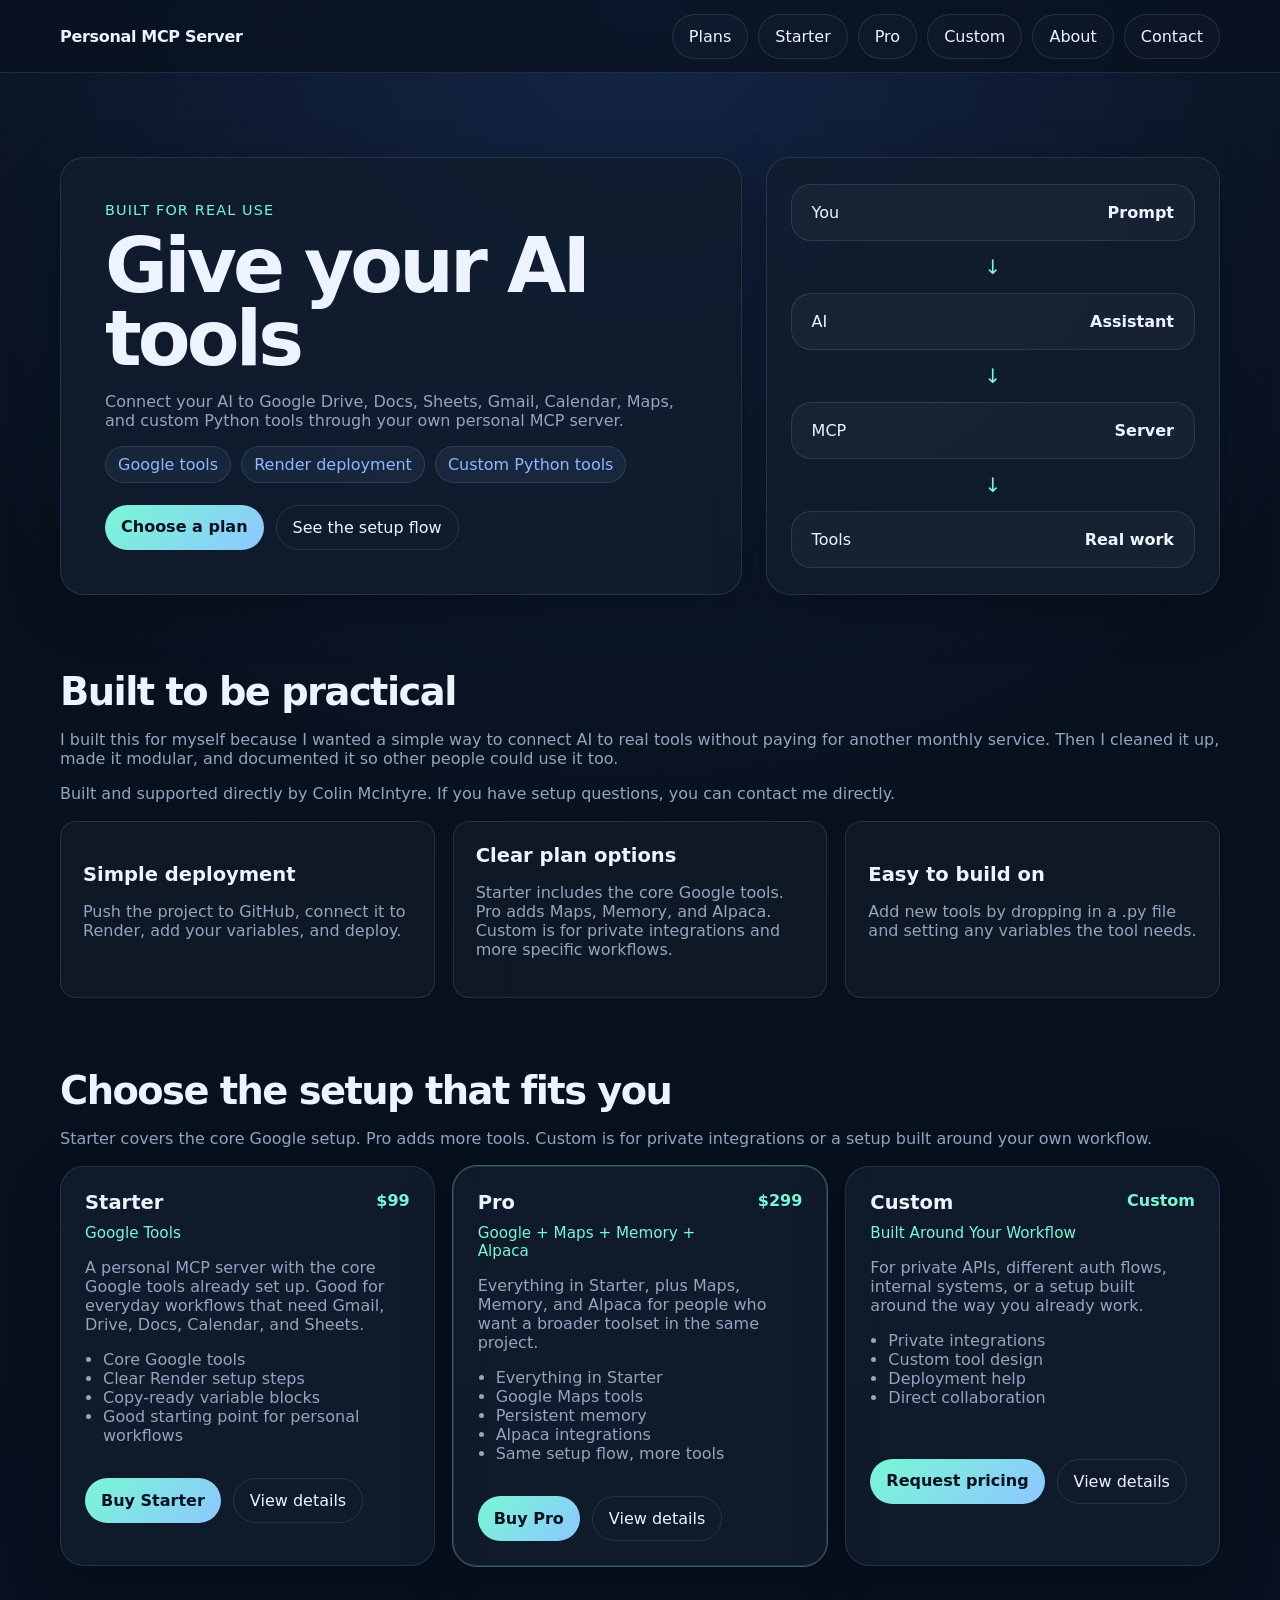
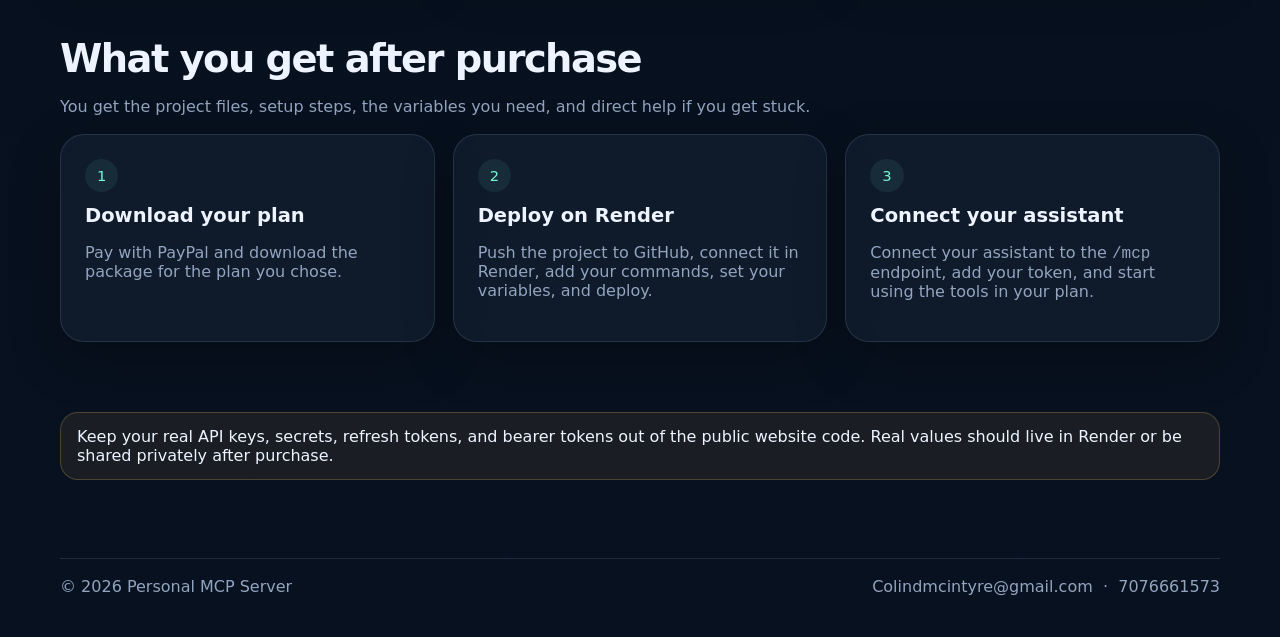
==== mcp_site_modular_v2/index.html @ bedfa750 "Add files via upload" ====
<!DOCTYPE html>
<html lang="en">
<head>
  <meta charset="UTF-8" />
  <meta name="viewport" content="width=device-width, initial-scale=1.0" />
  <title>Personal MCP Server</title>
  <meta name="description" content="Get a personal MCP server setup for Google tools, with optional Maps, Memory, Alpaca, and custom integrations." />
  <link rel="stylesheet" href="assets/styles.css" />
</head>
<body>
  <div data-nav></div>
  <div class="page-shell">
    <header class="hero">
      <div class="hero-grid">
        <div class="hero-card hero-copy">
          <div class="eyebrow">Built for real use</div>
          <h1>Give your AI tools</h1>
          <p>
            Connect your AI to Google Drive, Docs, Sheets, Gmail, Calendar, Maps, and custom Python tools
            through your own personal MCP server.
          </p>
          <div class="badge-row">
            <div class="badge">Google tools</div>
            <div class="badge">Render deployment</div>
            <div class="badge">Custom Python tools</div>
          </div>
          <div class="button-row" style="margin-top:22px;">
            <a class="button primary" href="#plans">Choose a plan</a>
            <a class="ghost-button" href="starter.html">See the setup flow</a>
          </div>
        </div>
        <div class="hero-card hero-visual" aria-hidden="true">
          <div class="flow">
            <div class="flow-node"><span>You</span><strong>Prompt</strong></div>
            <div class="flow-arrow">↓</div>
            <div class="flow-node"><span>AI</span><strong>Assistant</strong></div>
            <div class="flow-arrow">↓</div>
            <div class="flow-node"><span>MCP</span><strong>Server</strong></div>
            <div class="flow-arrow">↓</div>
            <div class="flow-node"><span>Tools</span><strong>Real work</strong></div>
          </div>
        </div>
      </div>
    </header>

    <main>
      <section>
        <div class="section-heading">
          <h2>Built to be practical</h2>
          <p>
            I built this for myself because I wanted a simple way to connect AI to real tools without paying for another monthly service.
            Then I cleaned it up, made it modular, and documented it so other people could use it too.
          </p>
          <p>Built and supported directly by Colin McIntyre. If you have setup questions, you can contact me directly.</p>
        </div>
        <div class="grid-3" id="feature-grid"></div>
      </section>

      <section id="plans">
        <div class="section-heading">
          <h2>Choose the setup that fits you</h2>
          <p>Starter covers the core Google setup. Pro adds more tools. Custom is for private integrations or a setup built around your own workflow.</p>
        </div>
        <div class="plans-grid" id="plans-grid"></div>
      </section>

      <section>
        <div class="section-heading">
          <h2>What you get after purchase</h2>
          <p>You get the project files, setup steps, the variables you need, and direct help if you get stuck.</p>
        </div>
        <div class="grid-3">
          <div class="content-card">
            <div class="kicker">1</div>
            <h2>Download your plan</h2>
            <p>Pay with PayPal and download the package for the plan you chose.</p>
          </div>
          <div class="content-card">
            <div class="kicker">2</div>
            <h2>Deploy on Render</h2>
            <p>Push the project to GitHub, connect it in Render, add your commands, set your variables, and deploy.</p>
          </div>
          <div class="content-card">
            <div class="kicker">3</div>
            <h2>Connect your assistant</h2>
            <p>Connect your assistant to the <code>/mcp</code> endpoint, add your token, and start using the tools in your plan.</p>
          </div>
        </div>
      </section>

      <section>
        <div class="notice warning">
          Keep your real API keys, secrets, refresh tokens, and bearer tokens out of the public website code. Real values should live in Render or be shared privately after purchase.
        </div>
      </section>
    </main>
  </div>
  <div data-footer></div>
  <script src="assets/data.js"></script>
  <script src="assets/components.js"></script>
  <script src="assets/app.js"></script>
  <script>
    document.addEventListener('DOMContentLoaded', () => {
      const featureGrid = document.getElementById('feature-grid');
      featureGrid.innerHTML = SITE.copy.featureCards.map((card) => `
        <button class="tile-button" type="button">
          <h3>${card.title}</h3>
          <p>${card.body}</p>
        </button>
      `).join('');
    });
  </script>
</body>
</html>
---- mcp_site_modular_v2/assets/styles.css ----
:root {
  --bg: #07111f;
  --bg-soft: #0d1a2b;
  --panel: rgba(17, 29, 46, 0.84);
  --panel-solid: #111d2e;
  --line: rgba(138, 161, 194, 0.18);
  --text: #edf4ff;
  --muted: #93a4bf;
  --primary: #8db6ff;
  --accent: #79f7d4;
  --shadow: 0 16px 50px rgba(0, 0, 0, 0.28);
  --radius: 24px;
  --radius-sm: 16px;
  --max: 1160px;
}
* { box-sizing: border-box; }
html { scroll-behavior: smooth; }
body {
  margin: 0;
  font-family: Inter, ui-sans-serif, system-ui, -apple-system, BlinkMacSystemFont, "Segoe UI", sans-serif;
  background: radial-gradient(circle at top, rgba(77,126,255,0.18), transparent 36%), linear-gradient(180deg, #08111d 0%, #07111f 100%);
  color: var(--text);
  min-height: 100vh;
}
a { color: inherit; text-decoration: none; }
button { font: inherit; }
code { font-family: ui-monospace, SFMono-Regular, Menlo, monospace; }
.page-shell { width: min(var(--max), calc(100% - 32px)); margin: 0 auto; }
.site-nav { position: sticky; top: 0; z-index: 20; backdrop-filter: blur(16px); background: rgba(7,17,31,0.72); border-bottom: 1px solid var(--line); }
.nav-inner { width: min(var(--max), calc(100% - 32px)); margin: 0 auto; display: flex; align-items: center; justify-content: space-between; min-height: 72px; gap: 18px; }
.brand { font-weight: 700; letter-spacing: -0.02em; }
.nav-links { display: flex; gap: 10px; flex-wrap: wrap; }
.nav-button, .button, .tile-button, .ghost-button, .copy-button {
  border: 1px solid var(--line); background: rgba(255,255,255,0.02); color: var(--text);
  padding: 12px 16px; border-radius: 999px; cursor: pointer;
  transition: transform .18s ease, border-color .18s ease, background .18s ease, color .18s ease;
}
.nav-button:hover, .button:hover, .tile-button:hover, .ghost-button:hover, .copy-button:hover { transform: translateY(-1px); border-color: rgba(121,247,212,0.45); }
.button.primary, .tile-button.primary { background: linear-gradient(135deg, var(--accent), #8dc7ff); color: #07111f; border: none; font-weight: 700; }
.ghost-button { background: transparent; }
.button-row, .inline-actions { display: flex; gap: 12px; flex-wrap: wrap; }
.hero { padding: 84px 0 56px; }
.hero-grid { display: grid; grid-template-columns: 1.2fr .8fr; gap: 24px; align-items: stretch; }
.hero-card, .panel, .plan-card, .guide-card, .content-card { background: var(--panel); border: 1px solid var(--line); border-radius: var(--radius); box-shadow: var(--shadow); }
.hero-copy { padding: 44px; }
.eyebrow { color: var(--accent); font-size: .9rem; letter-spacing: .08em; text-transform: uppercase; }
.hero h1, .page-header h1 { font-size: clamp(2.6rem, 6vw, 5rem); line-height: .95; letter-spacing: -0.05em; margin: 12px 0 16px; }
.page-header h1 { font-size: clamp(2.2rem, 5vw, 4rem); }
.hero p, .page-header p, .section-heading p, .muted, li, .content-card p, .plan-card p, .guide-card p, .tile-button p { color: var(--muted); }
.hero-visual { padding: 24px; display: flex; align-items: center; justify-content: center; min-height: 380px; position: relative; overflow: hidden; }
.flow { width: 100%; max-width: 420px; display: grid; gap: 14px; }
.flow-node { background: rgba(255,255,255,0.03); border: 1px solid var(--line); border-radius: 20px; padding: 18px 20px; display: flex; justify-content: space-between; align-items: center; }
.flow-arrow { text-align: center; color: var(--accent); font-size: 1.25rem; }
main section { padding: 18px 0 52px; }
.section-heading { margin-bottom: 18px; }
.section-heading h2 { font-size: clamp(1.8rem, 3vw, 2.7rem); letter-spacing: -0.04em; margin: 0 0 8px; }
.grid-3, .plans-grid, .guide-grid { display: grid; grid-template-columns: repeat(3, 1fr); gap: 18px; }
.grid-2 { display: grid; grid-template-columns: repeat(2, 1fr); gap: 18px; }
.tile-button { text-align: left; border-radius: var(--radius-sm); padding: 22px; min-height: 160px; background: rgba(255,255,255,0.03); }
.tile-button h3, .plan-card h3, .guide-card h3, .content-card h2 { margin: 0 0 10px; font-size: 1.22rem; }
.plan-card, .guide-card, .content-card { padding: 24px; }
.plan-card.featured { outline: 1px solid rgba(121,247,212,0.38); }
.plan-top { display: flex; align-items: flex-start; justify-content: space-between; gap: 10px; margin-bottom: 10px; }
.plan-subtitle { color: var(--accent); font-size: .95rem; }
.price { color: var(--accent); font-weight: 700; }
.plan-card ul { padding-left: 18px; min-height: 112px; }
.kicker { display: inline-flex; align-items: center; gap: 8px; padding: 8px 12px; border-radius: 999px; background: rgba(121,247,212,0.08); color: var(--accent); font-size: .92rem; margin-bottom: 12px; }
.page-header { padding: 56px 0 24px; }
.step-list { margin: 0; padding-left: 20px; display: grid; gap: 12px; }
.code-card { background: #091220; border: 1px solid var(--line); border-radius: 20px; overflow: hidden; }
.code-card-header { display: flex; justify-content: space-between; gap: 10px; align-items: flex-start; padding: 14px 16px; border-bottom: 1px solid var(--line); background: rgba(255,255,255,.02); }
.code-card-hint { color: var(--muted); font-size: .86rem; margin-top: 4px; }
.code-card pre { margin: 0; padding: 18px; overflow: auto; color: #e8f0ff; font-size: .94rem; line-height: 1.5; white-space: pre-wrap; }
.badge-row { display: flex; gap: 10px; flex-wrap: wrap; margin-top: 12px; }
.badge { padding: 8px 12px; border-radius: 999px; background: rgba(141,182,255,0.08); color: var(--primary); border: 1px solid var(--line); }
.notice { padding: 14px 16px; border-radius: 18px; border: 1px solid rgba(121,247,212,0.18); background: rgba(121,247,212,0.06); }
.warning { border-color: rgba(255, 194, 102, .22); background: rgba(255, 194, 102, .08); }
.footer { padding: 26px 0 42px; color: var(--muted); }
.footer-inner { border-top: 1px solid var(--line); padding-top: 18px; display: flex; justify-content: space-between; gap: 16px; flex-wrap: wrap; }
.mega-code { display: grid; gap: 18px; }
.center-card { max-width: 760px; margin: 0 auto; text-align: center; }
@media (max-width: 980px) {
  .hero-grid, .grid-3, .plans-grid, .guide-grid, .grid-2 { grid-template-columns: 1fr; }
  .hero-copy { padding: 30px; }
  .hero-visual { min-height: 260px; }
  .nav-inner { padding: 10px 0; align-items: flex-start; }
}
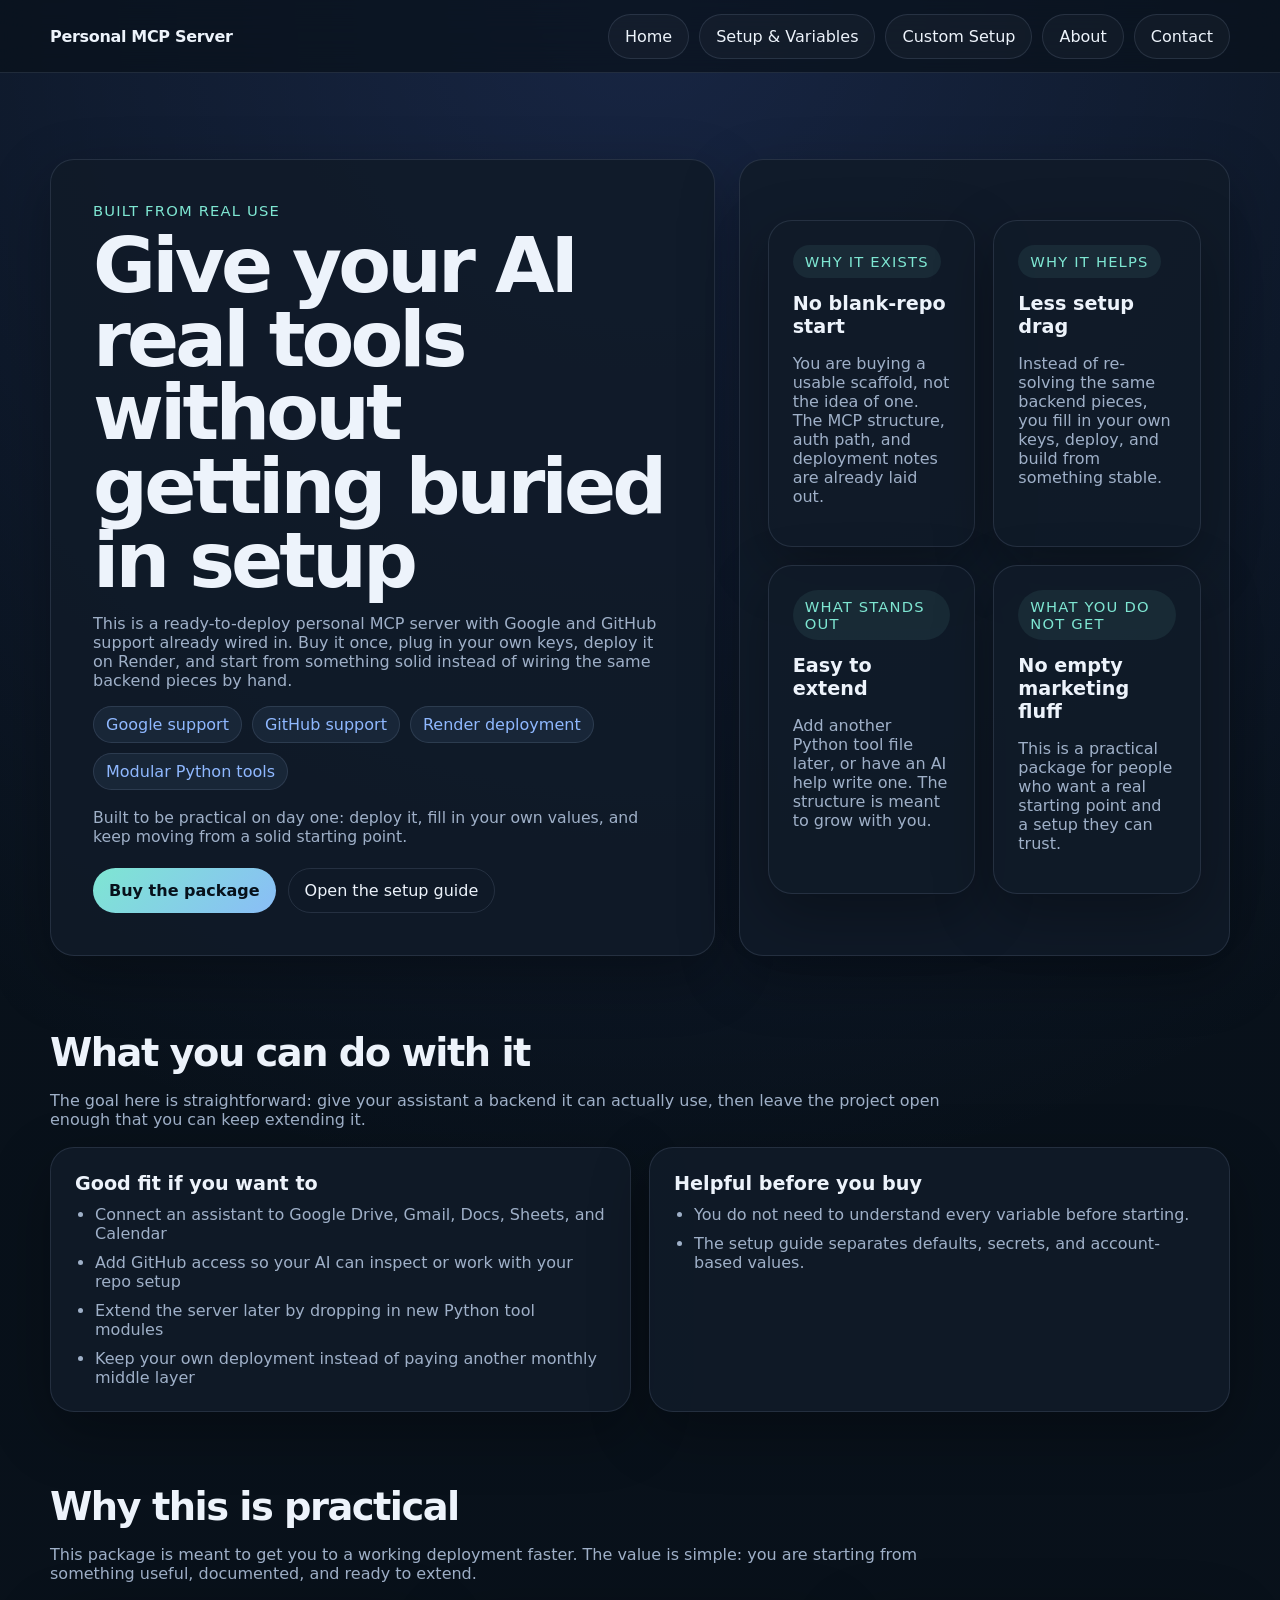
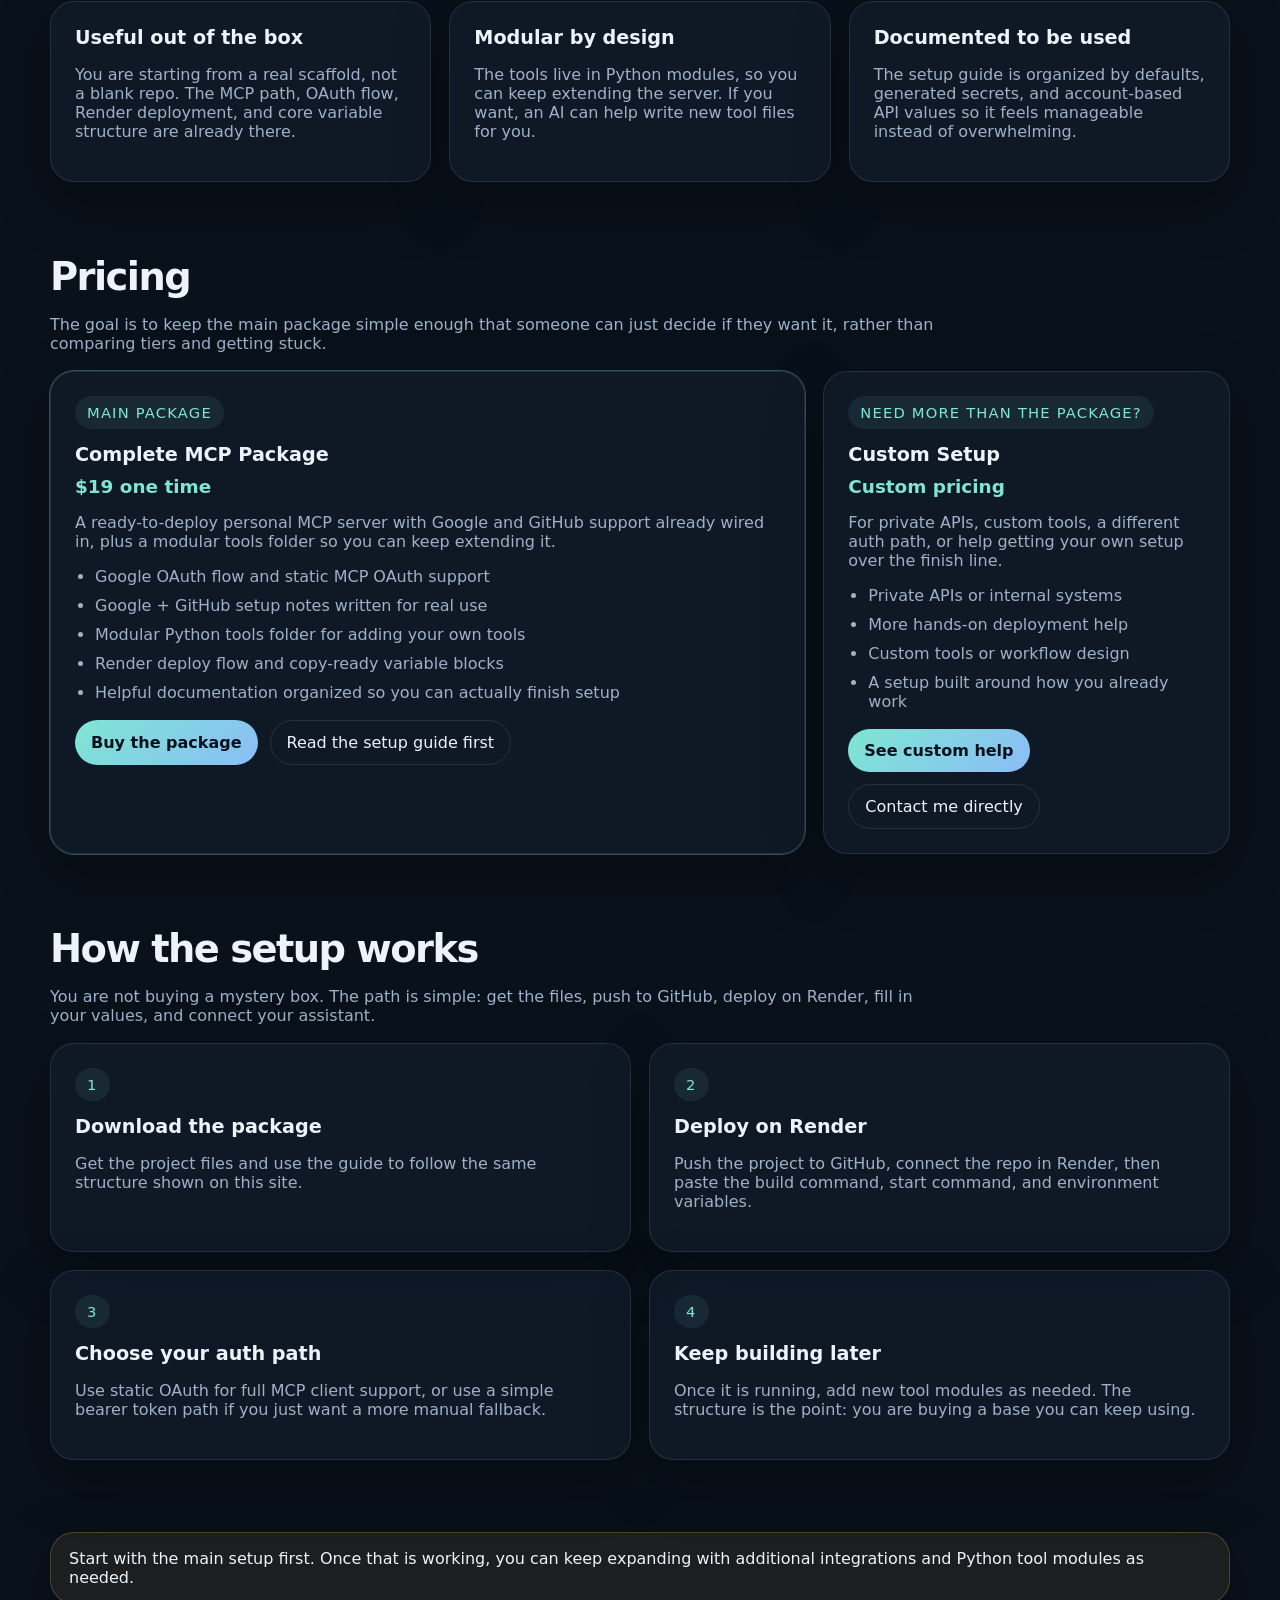
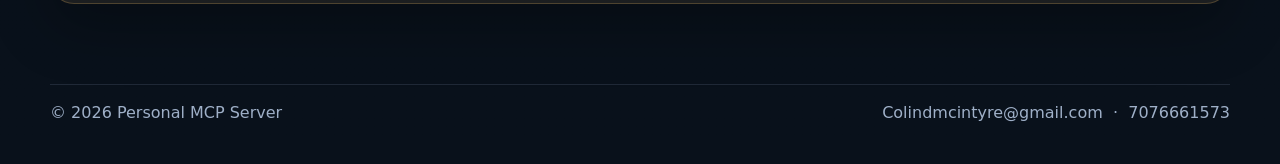
==== commit d6067b04: "Add files via upload" ====
--- a/mcp_site_modular_v2/index.html
+++ b/mcp_site_modular_v2/index.html
@@ -4,7 +4,7 @@
   <meta charset="UTF-8" />
   <meta name="viewport" content="width=device-width, initial-scale=1.0" />
   <title>Personal MCP Server</title>
-  <meta name="description" content="Get a personal MCP server setup for Google tools, with optional Maps, Memory, Alpaca, and custom integrations." />
+  <meta name="description" content="A ready-to-deploy personal MCP server scaffold with Google and GitHub support, Render deployment notes, and a modular Python tools folder." />
   <link rel="stylesheet" href="assets/styles.css" />
 </head>
 <body>
@@ -13,31 +13,43 @@
     <header class="hero">
       <div class="hero-grid">
         <div class="hero-card hero-copy">
-          <div class="eyebrow">Built for real use</div>
-          <h1>Give your AI tools</h1>
-          <p>
-            Connect your AI to Google Drive, Docs, Sheets, Gmail, Calendar, Maps, and custom Python tools
-            through your own personal MCP server.
-          </p>
+          <div class="eyebrow">Built from real use</div>
+          <h1 id="hero-title"></h1>
+          <p id="hero-body"></p>
           <div class="badge-row">
-            <div class="badge">Google tools</div>
+            <div class="badge">Google support</div>
+            <div class="badge">GitHub support</div>
             <div class="badge">Render deployment</div>
-            <div class="badge">Custom Python tools</div>
+            <div class="badge">Modular Python tools</div>
           </div>
+          <p class="hero-note" id="hero-note"></p>
           <div class="button-row" style="margin-top:22px;">
-            <a class="button primary" href="#plans">Choose a plan</a>
-            <a class="ghost-button" href="starter.html">See the setup flow</a>
+            <button class="button primary" data-buy-package>Buy the package</button>
+            <a class="ghost-button" href="setup-variables.html">Open the setup guide</a>
           </div>
         </div>
         <div class="hero-card hero-visual" aria-hidden="true">
-          <div class="flow">
-            <div class="flow-node"><span>You</span><strong>Prompt</strong></div>
-            <div class="flow-arrow">↓</div>
-            <div class="flow-node"><span>AI</span><strong>Assistant</strong></div>
-            <div class="flow-arrow">↓</div>
-            <div class="flow-node"><span>MCP</span><strong>Server</strong></div>
-            <div class="flow-arrow">↓</div>
-            <div class="flow-node"><span>Tools</span><strong>Real work</strong></div>
+          <div class="matrix-grid">
+            <div class="matrix-card">
+              <div class="kicker">Why it exists</div>
+              <h3>No blank-repo start</h3>
+              <p>You are buying a usable scaffold, not the idea of one. The MCP structure, auth path, and deployment notes are already laid out.</p>
+            </div>
+            <div class="matrix-card">
+              <div class="kicker">Why it helps</div>
+              <h3>Less setup drag</h3>
+              <p>Instead of re-solving the same backend pieces, you fill in your own keys, deploy, and build from something stable.</p>
+            </div>
+            <div class="matrix-card">
+              <div class="kicker">What stands out</div>
+              <h3>Easy to extend</h3>
+              <p>Add another Python tool file later, or have an AI help write one. The structure is meant to grow with you.</p>
+            </div>
+            <div class="matrix-card">
+              <div class="kicker">What you do not get</div>
+              <h3>No empty marketing fluff</h3>
+              <p>This is a practical package for people who want a real starting point and a setup they can trust.</p>
+            </div>
           </div>
         </div>
       </div>
@@ -46,52 +58,94 @@
     <main>
       <section>
         <div class="section-heading">
-          <h2>Built to be practical</h2>
-          <p>
-            I built this for myself because I wanted a simple way to connect AI to real tools without paying for another monthly service.
-            Then I cleaned it up, made it modular, and documented it so other people could use it too.
-          </p>
-          <p>Built and supported directly by Colin McIntyre. If you have setup questions, you can contact me directly.</p>
+          <h2>What you can do with it</h2>
+          <p>The goal here is straightforward: give your assistant a backend it can actually use, then leave the project open enough that you can keep extending it.</p>
         </div>
-        <div class="grid-3" id="feature-grid"></div>
-      </section>
-
-      <section id="plans">
-        <div class="section-heading">
-          <h2>Choose the setup that fits you</h2>
-          <p>Starter covers the core Google setup. Pro adds more tools. Custom is for private integrations or a setup built around your own workflow.</p>
-        </div>
-        <div class="plans-grid" id="plans-grid"></div>
-      </section>
-
-      <section>
-        <div class="section-heading">
-          <h2>What you get after purchase</h2>
-          <p>You get the project files, setup steps, the variables you need, and direct help if you get stuck.</p>
-        </div>
-        <div class="grid-3">
+        <div class="grid-2">
           <div class="content-card">
-            <div class="kicker">1</div>
-            <h2>Download your plan</h2>
-            <p>Pay with PayPal and download the package for the plan you chose.</p>
+            <h3>Good fit if you want to</h3>
+            <div id="use-case-list"></div>
           </div>
           <div class="content-card">
-            <div class="kicker">2</div>
-            <h2>Deploy on Render</h2>
-            <p>Push the project to GitHub, connect it in Render, add your commands, set your variables, and deploy.</p>
-          </div>
-          <div class="content-card">
-            <div class="kicker">3</div>
-            <h2>Connect your assistant</h2>
-            <p>Connect your assistant to the <code>/mcp</code> endpoint, add your token, and start using the tools in your plan.</p>
+            <h3>Helpful before you buy</h3>
+            <ul class="clean-list">
+              <li>You do not need to understand every variable before starting.</li>
+              <li>The setup guide separates defaults, secrets, and account-based values.</li>
+                          </ul>
           </div>
         </div>
       </section>
 
       <section>
-        <div class="notice warning">
-          Keep your real API keys, secrets, refresh tokens, and bearer tokens out of the public website code. Real values should live in Render or be shared privately after purchase.
+        <div class="section-heading">
+          <h2>Why this is practical</h2>
+          <p>This package is meant to get you to a working deployment faster. The value is simple: you are starting from something useful, documented, and ready to extend.</p>
         </div>
+        <div class="grid-3" id="feature-grid"></div>
+      </section>
+
+      <section id="pricing">
+        <div class="section-heading">
+          <h2>Pricing</h2>
+          <p>The goal is to keep the main package simple enough that someone can just decide if they want it, rather than comparing tiers and getting stuck.</p>
+        </div>
+        <div class="plan-stack">
+          <article class="plan-card primary-plan">
+            <div class="kicker">Main package</div>
+            <h3>Complete MCP Package</h3>
+            <div class="price">$19 one time</div>
+            <p id="package-description"></p>
+            <div id="package-bullets"></div>
+            <div class="button-row" style="margin-top:18px;">
+              <button class="button primary" data-buy-package>Buy the package</button>
+              <a class="ghost-button" href="setup-variables.html">Read the setup guide first</a>
+            </div>
+          </article>
+          <article class="plan-card">
+            <div class="kicker">Need more than the package?</div>
+            <h3>Custom Setup</h3>
+            <div class="price">Custom pricing</div>
+            <p>For private APIs, custom tools, a different auth path, or help getting your own setup over the finish line.</p>
+            <div id="custom-bullets"></div>
+            <div class="button-row" style="margin-top:18px;">
+              <a class="button primary" href="custom-setup.html">See custom help</a>
+              <a class="ghost-button" href="contact.html">Contact me directly</a>
+            </div>
+          </article>
+        </div>
+      </section>
+
+      <section>
+        <div class="section-heading">
+          <h2>How the setup works</h2>
+          <p>You are not buying a mystery box. The path is simple: get the files, push to GitHub, deploy on Render, fill in your values, and connect your assistant.</p>
+        </div>
+        <div class="grid-2">
+          <div class="content-card">
+            <div class="kicker">1</div>
+            <h3>Download the package</h3>
+            <p>Get the project files and use the guide to follow the same structure shown on this site.</p>
+          </div>
+          <div class="content-card">
+            <div class="kicker">2</div>
+            <h3>Deploy on Render</h3>
+            <p>Push the project to GitHub, connect the repo in Render, then paste the build command, start command, and environment variables.</p>
+          </div>
+          <div class="content-card">
+            <div class="kicker">3</div>
+            <h3>Choose your auth path</h3>
+            <p>Use static OAuth for full MCP client support, or use a simple bearer token path if you just want a more manual fallback.</p>
+          </div>
+          <div class="content-card">
+            <div class="kicker">4</div>
+            <h3>Keep building later</h3>
+            <p>Once it is running, add new tool modules as needed. The structure is the point: you are buying a base you can keep using.</p>
+          </div>
+        </div>
+      </section>
+
+      <section>
+        <div class="notice warning">Start with the main setup first. Once that is working, you can keep expanding with additional integrations and Python tool modules as needed.</div>
       </section>
     </main>
   </div>
@@ -101,13 +155,19 @@
   <script src="assets/app.js"></script>
   <script>
     document.addEventListener('DOMContentLoaded', () => {
-      const featureGrid = document.getElementById('feature-grid');
-      featureGrid.innerHTML = SITE.copy.featureCards.map((card) => `
-        <button class="tile-button" type="button">
+      document.getElementById('hero-title').textContent = SITE.copy.heroTitle;
+      document.getElementById('hero-body').textContent = SITE.copy.heroBody;
+      document.getElementById('hero-note').textContent = SITE.copy.heroNote;
+      document.getElementById('use-case-list').innerHTML = Components.bulletList(SITE.copy.useCases);
+      document.getElementById('feature-grid').innerHTML = SITE.copy.featureCards.map((card) => `
+        <article class="content-card">
           <h3>${card.title}</h3>
           <p>${card.body}</p>
-        </button>
+        </article>
       `).join('');
+      document.getElementById('package-description').textContent = SITE.package.description;
+      document.getElementById('package-bullets').innerHTML = Components.bulletList(SITE.package.bullets);
+      document.getElementById('custom-bullets').innerHTML = Components.bulletList(SITE.custom.bullets);
     });
   </script>
 </body>
--- a/mcp_site_modular_v2/assets/styles.css
+++ b/mcp_site_modular_v2/assets/styles.css
@@ -1,88 +1,103 @@
 
 :root {
-  --bg: #07111f;
-  --bg-soft: #0d1a2b;
-  --panel: rgba(17, 29, 46, 0.84);
-  --panel-solid: #111d2e;
-  --line: rgba(138, 161, 194, 0.18);
-  --text: #edf4ff;
-  --muted: #93a4bf;
-  --primary: #8db6ff;
-  --accent: #79f7d4;
-  --shadow: 0 16px 50px rgba(0, 0, 0, 0.28);
+  --bg: #09111b;
+  --bg-soft: #101a27;
+  --panel: rgba(17, 27, 40, 0.88);
+  --panel-solid: #121d2c;
+  --line: rgba(151, 170, 201, 0.16);
+  --text: #edf3fb;
+  --muted: #9fb0c8;
+  --primary: #8fb8ff;
+  --accent: #7ee6d2;
+  --shadow: 0 20px 60px rgba(0, 0, 0, 0.3);
   --radius: 24px;
-  --radius-sm: 16px;
-  --max: 1160px;
+  --radius-sm: 18px;
+  --max: 1180px;
 }
 * { box-sizing: border-box; }
 html { scroll-behavior: smooth; }
 body {
   margin: 0;
-  font-family: Inter, ui-sans-serif, system-ui, -apple-system, BlinkMacSystemFont, "Segoe UI", sans-serif;
-  background: radial-gradient(circle at top, rgba(77,126,255,0.18), transparent 36%), linear-gradient(180deg, #08111d 0%, #07111f 100%);
+  font-family: Inter, ui-sans-serif, system-ui, -apple-system, BlinkMacSystemFont, 'Segoe UI', sans-serif;
+  background: radial-gradient(circle at top, rgba(94, 130, 255, 0.18), transparent 35%), linear-gradient(180deg, #08111a 0%, #09111b 100%);
   color: var(--text);
   min-height: 100vh;
 }
 a { color: inherit; text-decoration: none; }
 button { font: inherit; }
-code { font-family: ui-monospace, SFMono-Regular, Menlo, monospace; }
+code, input.code-input, textarea.code-input { font-family: ui-monospace, SFMono-Regular, Menlo, monospace; }
 .page-shell { width: min(var(--max), calc(100% - 32px)); margin: 0 auto; }
-.site-nav { position: sticky; top: 0; z-index: 20; backdrop-filter: blur(16px); background: rgba(7,17,31,0.72); border-bottom: 1px solid var(--line); }
-.nav-inner { width: min(var(--max), calc(100% - 32px)); margin: 0 auto; display: flex; align-items: center; justify-content: space-between; min-height: 72px; gap: 18px; }
+.site-nav { position: sticky; top: 0; z-index: 20; backdrop-filter: blur(16px); background: rgba(9,17,27,0.72); border-bottom: 1px solid var(--line); }
+.nav-inner { width: min(var(--max), calc(100% - 32px)); margin: 0 auto; display: flex; align-items: center; justify-content: space-between; min-height: 72px; gap: 16px; }
 .brand { font-weight: 700; letter-spacing: -0.02em; }
 .nav-links { display: flex; gap: 10px; flex-wrap: wrap; }
-.nav-button, .button, .tile-button, .ghost-button, .copy-button {
-  border: 1px solid var(--line); background: rgba(255,255,255,0.02); color: var(--text);
+.nav-button, .button, .ghost-button, .copy-button, .generate-button {
+  border: 1px solid var(--line); background: rgba(255,255,255,0.03); color: var(--text);
   padding: 12px 16px; border-radius: 999px; cursor: pointer;
-  transition: transform .18s ease, border-color .18s ease, background .18s ease, color .18s ease;
+  transition: transform .18s ease, border-color .18s ease, background .18s ease;
 }
-.nav-button:hover, .button:hover, .tile-button:hover, .ghost-button:hover, .copy-button:hover { transform: translateY(-1px); border-color: rgba(121,247,212,0.45); }
-.button.primary, .tile-button.primary { background: linear-gradient(135deg, var(--accent), #8dc7ff); color: #07111f; border: none; font-weight: 700; }
+.nav-button:hover, .button:hover, .ghost-button:hover, .copy-button:hover, .generate-button:hover { transform: translateY(-1px); border-color: rgba(126,230,210,0.46); }
+.button.primary, .generate-button { background: linear-gradient(135deg, var(--accent), #8abdf7); color: #07111b; border: none; font-weight: 700; }
 .ghost-button { background: transparent; }
-.button-row, .inline-actions { display: flex; gap: 12px; flex-wrap: wrap; }
-.hero { padding: 84px 0 56px; }
-.hero-grid { display: grid; grid-template-columns: 1.2fr .8fr; gap: 24px; align-items: stretch; }
-.hero-card, .panel, .plan-card, .guide-card, .content-card { background: var(--panel); border: 1px solid var(--line); border-radius: var(--radius); box-shadow: var(--shadow); }
-.hero-copy { padding: 44px; }
-.eyebrow { color: var(--accent); font-size: .9rem; letter-spacing: .08em; text-transform: uppercase; }
-.hero h1, .page-header h1 { font-size: clamp(2.6rem, 6vw, 5rem); line-height: .95; letter-spacing: -0.05em; margin: 12px 0 16px; }
+.button-row { display: flex; gap: 12px; flex-wrap: wrap; }
+.hero { padding: 86px 0 56px; }
+.hero-grid { display: grid; grid-template-columns: 1.15fr .85fr; gap: 24px; align-items: stretch; }
+.hero-card, .content-card, .code-card, .plan-card, .notice, .tip-card, .matrix-card, details.accordion {
+  background: var(--panel); border: 1px solid var(--line); border-radius: var(--radius); box-shadow: var(--shadow);
+}
+.hero-copy { padding: 42px; }
+.hero-visual { padding: 28px; display: flex; align-items: center; justify-content: center; min-height: 360px; }
+.eyebrow, .kicker { color: var(--accent); font-size: .92rem; letter-spacing: .08em; text-transform: uppercase; }
+.kicker { display: inline-flex; padding: 8px 12px; border-radius: 999px; background: rgba(126,230,210,0.08); margin-bottom: 14px; }
+.hero h1, .page-header h1 { font-size: clamp(2.7rem, 6vw, 5rem); line-height: .96; letter-spacing: -0.05em; margin: 10px 0 16px; }
 .page-header h1 { font-size: clamp(2.2rem, 5vw, 4rem); }
-.hero p, .page-header p, .section-heading p, .muted, li, .content-card p, .plan-card p, .guide-card p, .tile-button p { color: var(--muted); }
-.hero-visual { padding: 24px; display: flex; align-items: center; justify-content: center; min-height: 380px; position: relative; overflow: hidden; }
-.flow { width: 100%; max-width: 420px; display: grid; gap: 14px; }
-.flow-node { background: rgba(255,255,255,0.03); border: 1px solid var(--line); border-radius: 20px; padding: 18px 20px; display: flex; justify-content: space-between; align-items: center; }
-.flow-arrow { text-align: center; color: var(--accent); font-size: 1.25rem; }
-main section { padding: 18px 0 52px; }
-.section-heading { margin-bottom: 18px; }
-.section-heading h2 { font-size: clamp(1.8rem, 3vw, 2.7rem); letter-spacing: -0.04em; margin: 0 0 8px; }
-.grid-3, .plans-grid, .guide-grid { display: grid; grid-template-columns: repeat(3, 1fr); gap: 18px; }
+.hero p, .page-header p, .section-heading p, .muted, .content-card p, li, .plan-card p, .code-card-hint, summary .muted { color: var(--muted); }
+.hero-note { margin-top: 18px; font-size: .98rem; }
+main section { padding: 18px 0 54px; }
+.section-heading { margin-bottom: 18px; max-width: 900px; }
+.section-heading h2 { font-size: clamp(1.85rem, 3vw, 2.8rem); letter-spacing: -0.04em; margin: 0 0 8px; }
+.grid-3 { display: grid; grid-template-columns: repeat(3, 1fr); gap: 18px; }
 .grid-2 { display: grid; grid-template-columns: repeat(2, 1fr); gap: 18px; }
-.tile-button { text-align: left; border-radius: var(--radius-sm); padding: 22px; min-height: 160px; background: rgba(255,255,255,0.03); }
-.tile-button h3, .plan-card h3, .guide-card h3, .content-card h2 { margin: 0 0 10px; font-size: 1.22rem; }
-.plan-card, .guide-card, .content-card { padding: 24px; }
-.plan-card.featured { outline: 1px solid rgba(121,247,212,0.38); }
-.plan-top { display: flex; align-items: flex-start; justify-content: space-between; gap: 10px; margin-bottom: 10px; }
-.plan-subtitle { color: var(--accent); font-size: .95rem; }
-.price { color: var(--accent); font-weight: 700; }
-.plan-card ul { padding-left: 18px; min-height: 112px; }
-.kicker { display: inline-flex; align-items: center; gap: 8px; padding: 8px 12px; border-radius: 999px; background: rgba(121,247,212,0.08); color: var(--accent); font-size: .92rem; margin-bottom: 12px; }
-.page-header { padding: 56px 0 24px; }
+.hero-list, .clean-list { margin: 0; padding-left: 20px; display: grid; gap: 10px; }
+.content-card, .plan-card, .matrix-card, .tip-card { padding: 24px; }
+.content-card h3, .content-card h2, .plan-card h3, .tip-card h3, .matrix-card h3 { margin: 0 0 10px; font-size: 1.2rem; }
+.badge-row { display: flex; gap: 10px; flex-wrap: wrap; margin-top: 14px; }
+.badge { padding: 8px 12px; border-radius: 999px; background: rgba(143,184,255,0.08); color: var(--primary); border: 1px solid var(--line); }
+.plan-stack { display: grid; grid-template-columns: 1.3fr .7fr; gap: 18px; }
+.plan-card.primary-plan { outline: 1px solid rgba(126,230,210,0.32); }
+.price { color: var(--accent); font-weight: 700; font-size: 1.15rem; }
+.callout { padding: 14px 16px; border-radius: 18px; border: 1px solid rgba(126,230,210,0.18); background: rgba(126,230,210,0.06); }
+.notice { padding: 16px 18px; }
+.warning { border-color: rgba(255, 194, 102, .22); background: rgba(255, 194, 102, .08); }
+.page-header { padding: 58px 0 18px; max-width: 940px; }
 .step-list { margin: 0; padding-left: 20px; display: grid; gap: 12px; }
-.code-card { background: #091220; border: 1px solid var(--line); border-radius: 20px; overflow: hidden; }
-.code-card-header { display: flex; justify-content: space-between; gap: 10px; align-items: flex-start; padding: 14px 16px; border-bottom: 1px solid var(--line); background: rgba(255,255,255,.02); }
-.code-card-hint { color: var(--muted); font-size: .86rem; margin-top: 4px; }
-.code-card pre { margin: 0; padding: 18px; overflow: auto; color: #e8f0ff; font-size: .94rem; line-height: 1.5; white-space: pre-wrap; }
-.badge-row { display: flex; gap: 10px; flex-wrap: wrap; margin-top: 12px; }
-.badge { padding: 8px 12px; border-radius: 999px; background: rgba(141,182,255,0.08); color: var(--primary); border: 1px solid var(--line); }
-.notice { padding: 14px 16px; border-radius: 18px; border: 1px solid rgba(121,247,212,0.18); background: rgba(121,247,212,0.06); }
-.warning { border-color: rgba(255, 194, 102, .22); background: rgba(255, 194, 102, .08); }
+.code-card { overflow: hidden; }
+.code-card-header { display: flex; justify-content: space-between; gap: 12px; align-items: flex-start; padding: 14px 16px; border-bottom: 1px solid var(--line); background: rgba(255,255,255,.02); }
+.code-card pre { margin: 0; padding: 18px; overflow: auto; color: #e8f0ff; font-size: .95rem; line-height: 1.55; white-space: pre-wrap; }
+details.accordion { overflow: hidden; }
+details.accordion summary {
+  list-style: none; cursor: pointer; padding: 18px 22px; display: flex; align-items: center; justify-content: space-between; gap: 14px;
+}
+details.accordion summary::-webkit-details-marker { display: none; }
+details.accordion[open] summary { border-bottom: 1px solid var(--line); }
+.accordion-body { padding: 18px 22px 22px; }
+.secret-grid { display: grid; gap: 14px; }
+.secret-row { display: grid; grid-template-columns: 1fr auto auto; gap: 10px; align-items: center; }
+.secret-label { font-weight: 600; }
+.code-input {
+  width: 100%; padding: 12px 14px; background: #0b1522; border: 1px solid var(--line); border-radius: 14px; color: var(--text);
+}
+.matrix-grid { display: grid; grid-template-columns: repeat(2, 1fr); gap: 18px; }
 .footer { padding: 26px 0 42px; color: var(--muted); }
 .footer-inner { border-top: 1px solid var(--line); padding-top: 18px; display: flex; justify-content: space-between; gap: 16px; flex-wrap: wrap; }
-.mega-code { display: grid; gap: 18px; }
 .center-card { max-width: 760px; margin: 0 auto; text-align: center; }
-@media (max-width: 980px) {
-  .hero-grid, .grid-3, .plans-grid, .guide-grid, .grid-2 { grid-template-columns: 1fr; }
+.small-note { font-size: .93rem; color: var(--muted); }
+@media (max-width: 1020px) {
+  .hero-grid, .grid-3, .grid-2, .plan-stack, .matrix-grid { grid-template-columns: 1fr; }
   .hero-copy { padding: 30px; }
   .hero-visual { min-height: 260px; }
+}
+@media (max-width: 720px) {
   .nav-inner { padding: 10px 0; align-items: flex-start; }
+  .secret-row { grid-template-columns: 1fr; }
 }
